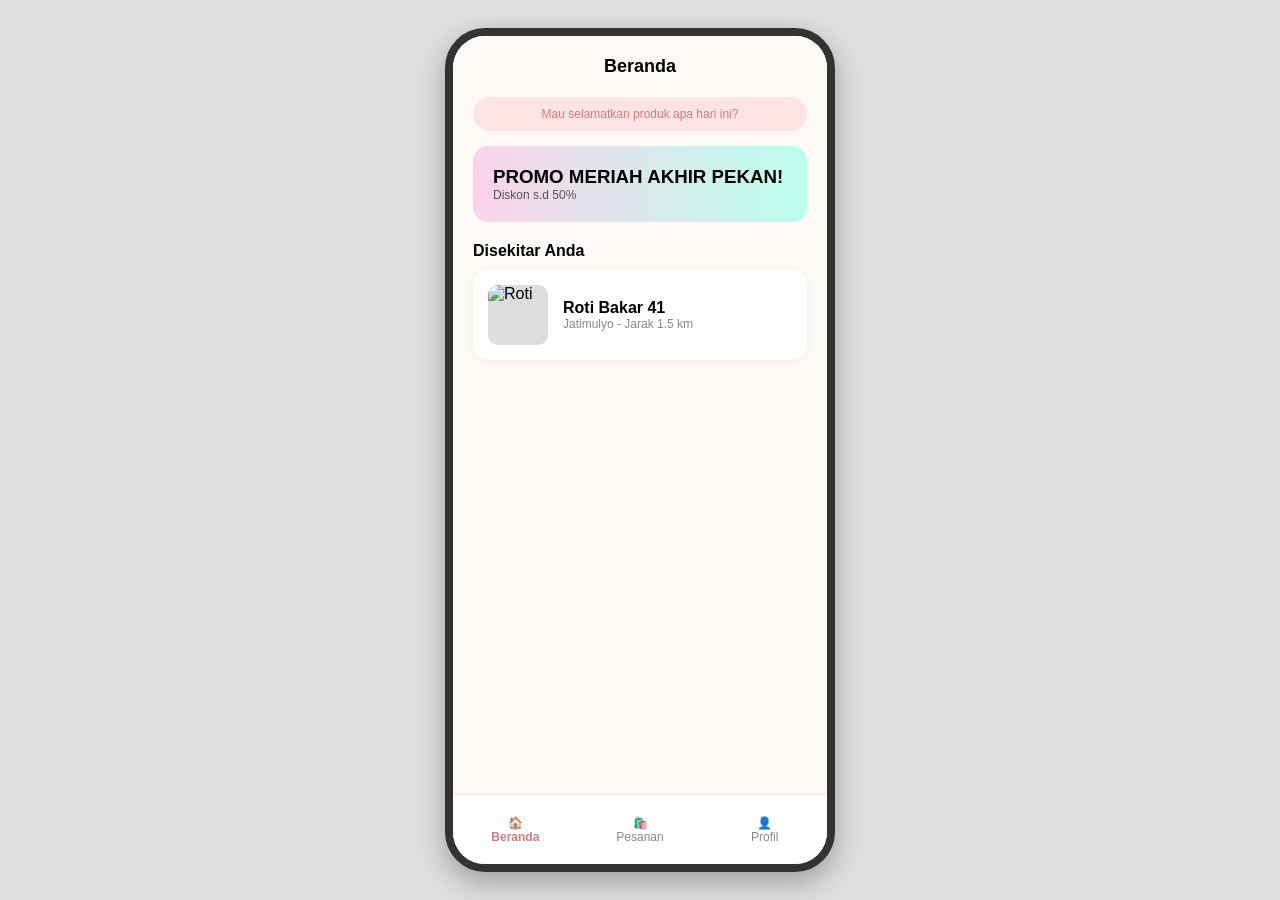
==== Junkies/index.html @ 9fba0715 "Add files via upload" ====
<!DOCTYPE html>
<html lang="id">
<head>
    <meta charset="UTF-8">
    <meta name="viewport" content="width=device-width, initial-scale=1.0">
    <title>Aplikasi Makanan Surplus</title>
    <style>
        /* CSS Reset & Dasar */
        * { box-sizing: border-box; margin: 0; padding: 0; font-family: 'Segoe UI', Tahoma, Geneva, Verdana, sans-serif; }
        body { display: flex; justify-content: center; align-items: center; min-height: 100vh; background-color: #e0e0e0; }
        
        /* Container untuk mensimulasikan layar iPhone */
        .mobile-container {
            width: 390px;
            height: 844px;
            background-color: #fafafa;
            position: relative;
            box-shadow: 0 10px 30px rgba(0,0,0,0.3);
            border-radius: 40px;
            overflow: hidden;
            border: 8px solid #333;
        }

        /* Styling Halaman */
        .page {
            display: none; /* Disembunyikan secara default */
            height: 100%;
            width: 100%;
            overflow-y: auto;
            padding: 20px;
            padding-bottom: 80px; /* Jarak untuk bottom nav */
            background-color: #fdfaf6;
        }
        .page.active {
            display: block; /* Ditampilkan saat aktif */
        }

        /* Utility Classes & Header */
        .header { display: flex; align-items: center; margin-bottom: 20px; font-weight: bold; font-size: 18px;}
        .back-btn { font-size: 20px; cursor: pointer; margin-right: 15px; background: none; border: none; font-weight: bold;}
        .title-center { flex-grow: 1; text-align: center; }
        
        /* Komponen UI Spesifik (Disederhanakan untuk kerangka) */
        .search-bar { background: #fce4e4; border-radius: 20px; padding: 10px; text-align: center; color: #d37a7a; margin-bottom: 15px; font-size: 12px;}
        .promo-banner { background: linear-gradient(to right, #fbd3e9, #bbffed); border-radius: 15px; padding: 20px; margin-bottom: 20px; }
        .card { background: white; border-radius: 15px; padding: 15px; margin-bottom: 15px; box-shadow: 0 2px 8px rgba(0,0,0,0.05); cursor: pointer; display: flex; align-items: center; gap: 15px;}
        .card img { width: 60px; height: 60px; border-radius: 10px; background-color: #ddd; object-fit: cover;}
        
        .btn-primary { background: #a8d5ba; color: #333; border: none; padding: 15px; border-radius: 10px; width: 100%; font-weight: bold; cursor: pointer; text-align: center;}
        
        /* Bottom Navigation */
        .bottom-nav {
            position: absolute;
            bottom: 0;
            width: 100%;
            height: 70px;
            background: white;
            border-top: 1px solid #eee;
            display: flex;
            justify-content: space-around;
            align-items: center;
            border-radius: 0 0 32px 32px;
        }
        .nav-item { text-align: center; font-size: 12px; cursor: pointer; color: #888; flex: 1; padding: 10px;}
        .nav-item.active-nav { color: #d37a7a; font-weight: bold; }
    </style>
</head>
<body>

    <div class="mobile-container">
        
        <div id="page-beranda" class="page active">
            <div class="header" style="justify-content: center;">Beranda</div>
            <div class="search-bar">Mau selamatkan produk apa hari ini?</div>
            <div class="promo-banner">
                <h3>PROMO MERIAH AKHIR PEKAN!</h3>
                <p style="font-size: 12px; color: #555;">Diskon s.d 50%</p>
            </div>
            <h4 style="margin-bottom: 10px;">Disekitar Anda</h4>
            <div class="card" onclick="goToPage('page-restoran')">
                <img src="https://via.placeholder.com/60" alt="Roti">
                <div>
                    <strong>Roti Bakar 41</strong>
                    <div style="font-size: 12px; color: #888;">Jatimulyo - Jarak 1.5 km</div>
                </div>
            </div>
        </div>

        <div id="page-daftar-pesanan" class="page">
            <div class="header">
                <span class="title-center">Daftar Pesanan</span>
            </div>
            <div class="card" onclick="goToPage('page-atur-pesanan')">
                <img src="https://via.placeholder.com/60" alt="Roti">
                <div>
                    <strong>Roti bakar selai blueberry</strong>
                    <div style="font-size: 12px; color: #888;">Rp 16.000</div>
                </div>
            </div>
        </div>

        <div id="page-profil" class="page">
            <div class="header">
                <span class="title-center">Profil</span>
            </div>
            <div class="card" style="background: #fdfaf6; border: 1px solid #eee;">
                <div style="width: 50px; height: 50px; border-radius: 50%; background: #ccc;"></div>
                <div>
                    <strong>Justin Bieber</strong>
                    <div style="font-size: 12px; color: #888;">Yuk, selamatkan lebih banyak makanan!</div>
                </div>
            </div>
            <div style="background: #fce4e4; padding: 15px; border-radius: 15px; margin-top: 15px;">
                <strong>Target bulan ini</strong>
                <p style="font-size: 12px;">Selamatkan 10 item! (6/10)</p>
            </div>
        </div>

        <div id="page-restoran" class="page">
            <div class="header">
                <button class="back-btn" onclick="goBack()">&#8592;</button>
            </div>
            <h2>Roti Bakar 41 - Jatimulyo</h2>
            <p style="font-size: 12px; color: #888; margin-bottom: 20px;">⭐ 4.9 | Jarak 1.3 km</p>
            
            <h4 style="margin-bottom: 10px;">Menu</h4>
            <div class="card" onclick="goToPage('page-atur-pesanan')">
                <img src="https://via.placeholder.com/60" alt="Menu">
                <div style="flex-grow: 1;">
                    <strong>Roti bakar selai blueberry</strong>
                    <div style="font-size: 12px; color: #888;">Rp 16.000</div>
                </div>
                <button style="border:none; background:#fce4e4; color:#d37a7a; border-radius:50%; width:25px; height:25px;">+</button>
            </div>
        </div>

        <div id="page-atur-pesanan" class="page">
            <div class="header">
                <button class="back-btn" onclick="goBack()">&#8592;</button>
                <span class="title-center">Atur Pesanan</span>
            </div>
            
            <div class="card" style="background: #e8f4ec; justify-content: space-between;">
                <strong>Ambil Sendiri</strong>
                <strong style="color: #ccc;">Diantar</strong>
            </div>

            <div class="card">
                <div style="flex-grow: 1;">
                    <strong>Roti bakar selai blueberry</strong>
                    <div style="font-size: 12px; color: #888;">Rp 16.000</div>
                </div>
            </div>

            <div style="margin-top: 20px;">
                <div style="display: flex; justify-content: space-between; font-size: 14px; margin-bottom: 5px;">
                    <span>Total</span>
                    <strong>Rp 20.800</strong>
                </div>
            </div>

            <div style="position: absolute; bottom: 80px; left: 20px; right: 20px;">
                <button class="btn-primary" onclick="goToPage('page-pembayaran')">Bayar Sekarang - 20.800</button>
            </div>
        </div>

        <div id="page-pembayaran" class="page">
            <div class="header">
                <button class="back-btn" onclick="goBack()">&#8592;</button>
                <span class="title-center">Pembayaran</span>
            </div>
            
            <div class="card">
                <div>
                    <strong>Rinci Pesanan</strong>
                    <p style="font-size: 12px;">Total: Rp 20.800</p>
                </div>
            </div>

            <h4 style="margin: 15px 0 10px 0;">Metode Pembayaran</h4>
            <div style="display: flex; flex-direction: column; gap: 10px;">
                <div style="background: #fce4e4; padding: 10px; border-radius: 8px;">OVO</div>
                <div style="background: #fce4e4; padding: 10px; border-radius: 8px;">DANA</div>
                <div style="background: #fce4e4; padding: 10px; border-radius: 8px;">GOPAY</div>
                <div style="background: #fce4e4; padding: 10px; border-radius: 8px;">QRIS</div>
            </div>

            <div style="position: absolute; bottom: 20px; left: 20px; right: 20px; display: flex; justify-content: space-between; align-items: center;">
                <div>
                    <div style="font-size: 12px;">TOTAL</div>
                    <strong>Rp 20.800</strong>
                </div>
                <button class="btn-primary" style="width: auto; padding: 10px 30px;">BAYAR</button>
            </div>
        </div>

        <div id="bottom-navbar" class="bottom-nav">
            <div class="nav-item active-nav" onclick="navBottomClick('page-beranda', this)">🏠<br>Beranda</div>
            <div class="nav-item" onclick="navBottomClick('page-daftar-pesanan', this)">🛍️<br>Pesanan</div>
            <div class="nav-item" onclick="navBottomClick('page-profil', this)">👤<br>Profil</div>
        </div>

    </div>

    <script>
        // Array untuk menyimpan riwayat navigasi agar tombol 'back' berfungsi
        let historyStack = ['page-beranda'];

        // Fungsi utama untuk pindah halaman
        function goToPage(pageId) {
            // Sembunyikan semua halaman
            const pages = document.querySelectorAll('.page');
            pages.forEach(page => page.classList.remove('active'));
            
            // Tampilkan halaman tujuan
            document.getElementById(pageId).classList.add('active');
            
            // Masukkan ke dalam riwayat
            historyStack.push(pageId);
            
            checkBottomNavVisibility(pageId);
        }

        // Fungsi untuk tombol 'Back' (Panah kiri atas)
        function goBack() {
            if (historyStack.length > 1) {
                // Buang halaman saat ini dari riwayat
                historyStack.pop();
                
                // Ambil halaman sebelumnya
                const prevPageId = historyStack[historyStack.length - 1];
                
                // Sembunyikan semua halaman
                const pages = document.querySelectorAll('.page');
                pages.forEach(page => page.classList.remove('active'));
                
                // Tampilkan halaman sebelumnya
                document.getElementById(prevPageId).classList.add('active');
                
                checkBottomNavVisibility(prevPageId);
            }
        }

        // Fungsi khusus untuk klik Bottom Navigation
        function navBottomClick(pageId, element) {
            // Update styling aktif di navbar
            const navItems = document.querySelectorAll('.nav-item');
            navItems.forEach(item => item.classList.remove('active-nav'));
            element.classList.add('active-nav');
            
            // Reset riwayat navigasi karena ini tab utama
            historyStack = [pageId];
            goToPage(pageId);
        }

        // Fungsi untuk mengatur apakah Bottom Navigation muncul atau tidak
        function checkBottomNavVisibility(pageId) {
            const bottomNav = document.getElementById('bottom-navbar');
            // Navigasi bawah hanya ada di 3 halaman utama
            if (pageId === 'page-beranda' || pageId === 'page-daftar-pesanan' || pageId === 'page-profil') {
                bottomNav.style.display = 'flex';
            } else {
                bottomNav.style.display = 'none'; // Sembunyikan saat masuk ke Restoran/Pembayaran
            }
        }
    </script>
</body>
</html>
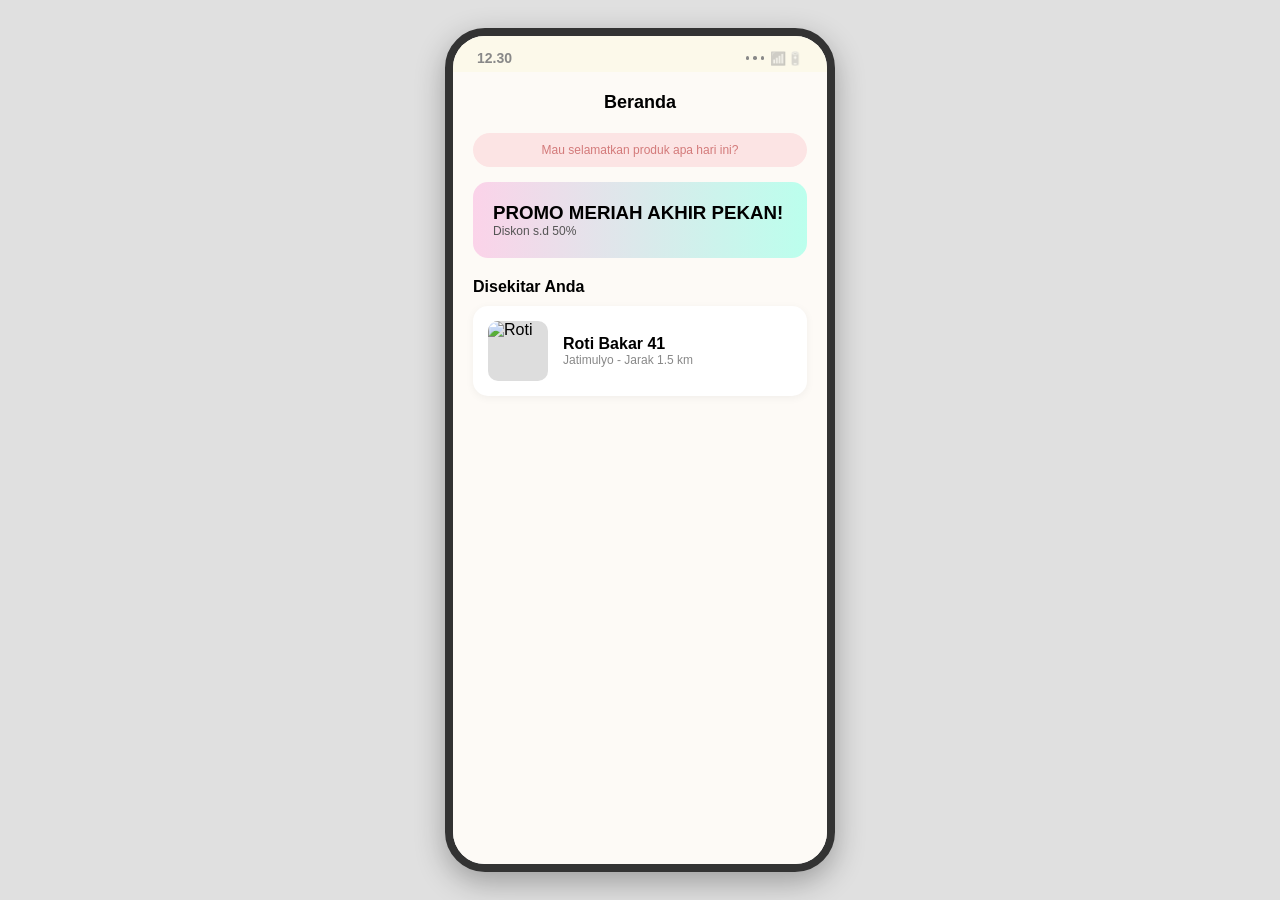
==== commit c66b905b: "Add files via upload" ====
--- a/Junkies/index.html
+++ b/Junkies/index.html
@@ -68,6 +68,23 @@
 <body>
 
     <div class="mobile-container">
+
+        <div style="display: flex; justify-content: space-between; align-items: center; padding: 14px 24px 6px 24px; background-color: #FCF9EA; font-family: sans-serif; font-size: 14px; font-weight: 600; color: #888888; width: 100%; box-sizing: border-box; position: sticky; top: 0; z-index: 9999;">
+    <div style="color: #888888;">12.30</div>
+    
+    <div style="display: flex; align-items: center;">
+        
+        <div style="display: flex; gap: 4px; align-items: center; margin-right: 6px;">
+            <div style="width: 3.5px; height: 3.5px; background-color: #888888; border-radius: 50%;"></div>
+            <div style="width: 3.5px; height: 3.5px; background-color: #888888; border-radius: 50%;"></div>
+            <div style="width: 3.5px; height: 3.5px; background-color: #888888; border-radius: 50%;"></div>
+        </div>
+
+        <span style="filter: grayscale(100%); opacity: 0.5; font-size: 13px; display: flex; align-items: center; margin-right: 1px;">📶</span>
+        
+        <span style="filter: grayscale(100%); opacity: 0.5; font-size: 13px; display: flex; align-items: center;">🔋</span>
+    </div>
+</div>
         
         <div id="page-beranda" class="page active">
             <div class="header" style="justify-content: center;">Beranda</div>
@@ -164,43 +181,131 @@
             </div>
         </div>
 
-        <div id="page-pembayaran" class="page">
-            <div class="header">
-                <button class="back-btn" onclick="goBack()">&#8592;</button>
-                <span class="title-center">Pembayaran</span>
-            </div>
-            
-            <div class="card">
-                <div>
-                    <strong>Rinci Pesanan</strong>
-                    <p style="font-size: 12px;">Total: Rp 20.800</p>
-                </div>
-            </div>
-
-            <h4 style="margin: 15px 0 10px 0;">Metode Pembayaran</h4>
-            <div style="display: flex; flex-direction: column; gap: 10px;">
-                <div style="background: #fce4e4; padding: 10px; border-radius: 8px;">OVO</div>
-                <div style="background: #fce4e4; padding: 10px; border-radius: 8px;">DANA</div>
-                <div style="background: #fce4e4; padding: 10px; border-radius: 8px;">GOPAY</div>
-                <div style="background: #fce4e4; padding: 10px; border-radius: 8px;">QRIS</div>
-            </div>
-
-            <div style="position: absolute; bottom: 20px; left: 20px; right: 20px; display: flex; justify-content: space-between; align-items: center;">
-                <div>
-                    <div style="font-size: 12px;">TOTAL</div>
-                    <strong>Rp 20.800</strong>
-                </div>
-                <button class="btn-primary" style="width: auto; padding: 10px 30px;">BAYAR</button>
-            </div>
-        </div>
-
-        <div id="bottom-navbar" class="bottom-nav">
-            <div class="nav-item active-nav" onclick="navBottomClick('page-beranda', this)">🏠<br>Beranda</div>
-            <div class="nav-item" onclick="navBottomClick('page-daftar-pesanan', this)">🛍️<br>Pesanan</div>
-            <div class="nav-item" onclick="navBottomClick('page-profil', this)">👤<br>Profil</div>
+        <div id="page-pembayaran" class="page" style="background-color: #FCF9EA; padding: 0; margin: 0; height: 100%; display: flex; flex-direction: column; font-family: sans-serif; overflow: hidden; box-sizing: border-box; position: relative;">
+
+            <div class="pembayaran-header" style="padding: 15px 20px 10px 20px; display: flex; align-items: center; position: relative; background-color: #FCF9EA; flex-shrink: 0; min-height: 40px;">
+    <button class="back-btn" onclick="goBack()" style="font-size: 24px; background: none; border: none; cursor: pointer; color: #000000; position: absolute; left: 20px; z-index: 10;">&#8592;</button>
+    <span style="font-size: 20px; font-weight: bold; position: absolute; left: 50%; transform: translateX(-50%); color: #000000; white-space: nowrap;">Pembayaran</span>
+</div>
+
+    <div style="flex: 1; overflow-y: auto; padding: 10px 20px; scrollbar-width: none; -ms-overflow-style: none;">
+        
+        <div style="text-align: right; margin-bottom: 12px;">
+            <a href="#" style="color: #4A7A75; font-size: 13px; font-weight: bold; text-decoration: none;">Tambah Menu Lain</a>
+        </div>
+
+        <div style="background: white; border-radius: 15px; padding: 15px; box-shadow: 0 4px 12px rgba(0,0,0,0.02); margin-bottom: 20px;">
+            <div style="display: flex; gap: 15px; align-items: center; margin-bottom: 15px;">
+                <img src="assets/images/Roti Bakar Blueberry.png" alt="Roti Bakar Blueberry" style="width: 70px; height: 70px; border-radius: 12px; object-fit: cover;">
+                <div style="flex-grow: 1; text-align: left;">
+                    <strong style="font-size: 14px; display: block; color: #000000;">Roti bakar selai blueberry</strong>
+                    <span style="font-size: 13px; color: #555; display: block; margin-top: 2px;">Rp 16.000</span>
+                </div>
+                <div style="display: flex; align-items: center; gap: 12px; justify-content: center;">
+                    <button onclick="(() => {
+                        let el = document.getElementById('angka-jumlah');
+                        let jm = parseInt(el.innerText);
+                        if(jm > 1) {
+                            jm--;
+                            el.innerText = jm;
+                            
+                            // Hitung matematika dasarnya
+                            let subtotal = jm * 16000;
+                            let totalAkhir = subtotal + 4800;
+
+                            // Ubah teks di layar sesuai target ID-nya masing-masing
+                            document.getElementById('teks-subtotal').innerText = 'Rp' + subtotal.toLocaleString('id-ID');
+                            document.getElementById('teks-total').innerText = 'Rp' + totalAkhir.toLocaleString('id-ID');
+                            document.getElementById('teks-total-bawah').innerText = 'Rp ' + totalAkhir.toLocaleString('id-ID');
+                        }
+                    })()" style="border: none; background: #BADFDB; color: #4A7A75; width: 26px; height: 26px; border-radius: 50%; font-weight: bold; cursor: pointer; display: flex; align-items: center; justify-content: center; font-size: 16px; padding: 0 0 3px 0; line-height: 1;">-</button>
+                    
+                    <span id="angka-jumlah" style="font-size: 16px; font-weight: bold; color: #333; min-width: 15px; text-align: center; display: inline-block; line-height: 1;">1</span>
+                    
+                    <button onclick="(() => {
+                        let el = document.getElementById('angka-jumlah');
+                        let jm = parseInt(el.innerText);
+                        jm++;
+                        el.innerText = jm;
+                        
+                        // Hitung matematika dasarnya
+                        let subtotal = jm * 16000;
+                        let totalAkhir = subtotal + 4800; // 4800 berasal dari (2900 + 1900)
+
+                        // Ubah teks di layar sesuai target ID-nya masing-masing
+                        document.getElementById('teks-subtotal').innerText = 'Rp' + subtotal.toLocaleString('id-ID');
+                        document.getElementById('teks-total').innerText = 'Rp' + totalAkhir.toLocaleString('id-ID');
+                        document.getElementById('teks-total-bawah').innerText = 'Rp ' + totalAkhir.toLocaleString('id-ID');
+                    })()" style="border: none; background: #BADFDB; color: #4A7A75; width: 26px; height: 26px; border-radius: 50%; font-weight: bold; cursor: pointer; display: flex; align-items: center; justify-content: center; font-size: 16px; padding: 0 0 3px 0; line-height: 1;">+</button>
+                </div>
+            </div>
+
+            <strong style="font-size: 14px; display: block; margin-bottom: 12px; color: #000000; text-align: left;">Rincian Pesanan</strong>
+            <div style="display: flex; flex-direction: column; gap: 6px; font-size: 13px; color: #333; margin-bottom: 12px;">
+                <div style="display: flex; justify-content: space-between;"><span>Subtotal</span><strong id="teks-subtotal">Rp16.000</strong></div>
+                <div style="display: flex; justify-content: space-between;"><span>Biaya Layanan</span><strong id="teks-biaya-layanan">Rp2.900</strong></div>
+                <div style="display: flex; justify-content: space-between;"><span>Biaya Lainnya</span><strong id="teks-biaya-lainnya">Rp1.900</strong></div>
+            </div>
+            <div style="border-top: 1px dashed #ddd; margin-bottom: 12px;"></div>
+            <div style="display: flex; justify-content: space-between; font-weight: bold; color: #4A7A75; font-size: 14px;">
+                <span>Total</span><span id="teks-total">Rp20.800</span>
+            </div>
+        </div>
+
+        <h4 style="color: #000000; margin-bottom: 12px; font-size: 15px; font-weight: bold; text-align: left;">Metode Pembayaran</h4>
+        <div style="display: flex; flex-direction: column; gap: 10px; margin-bottom: 20px;">
+            
+            <div style="background: #FFBDBD; padding: 12px 15px; border-radius: 12px; display: flex; align-items: center; gap: 15px; font-weight: bold; font-size: 14px; color: #000000;">
+                <img src="assets/images/ovo belakang.png" alt="OVO" style="width: 24px; height: 24px; object-fit: contain; flex-shrink: 0;" onerror="this.style.display='none'; this.nextElementSibling.style.display='inline-block';">
+                <span style="background: #4C2B85; border-radius: 50%; width: 24px; height: 24px; display: none; flex-shrink: 0; text-align: center; color: white; font-size: 10px; line-height: 24px;">O</span>
+                OVO
+            </div>
+            
+            <div style="background: #FFBDBD; padding: 12px 15px; border-radius: 12px; display: flex; align-items: center; gap: 15px; font-weight: bold; font-size: 14px; color: #000000;">
+                <img src="assets/images/Dana-logo.png" alt="DANA" style="width: 24px; height: 24px; object-fit: contain; flex-shrink: 0;" onerror="this.style.display='none'; this.nextElementSibling.style.display='inline-block';">
+                <span style="background: #108EE9; border-radius: 50%; width: 24px; height: 24px; display: none; flex-shrink: 0; text-align: center; color: white; font-size: 10px; line-height: 24px;">D</span>
+                DANA
+            </div>
+            
+            <div style="background: #FFBDBD; padding: 12px 15px; border-radius: 12px; display: flex; align-items: center; gap: 15px; font-weight: bold; font-size: 14px; color: #000000;">
+                <img src="assets/images/gopay1.png" alt="GOPAY" style="width: 24px; height: 24px; object-fit: contain; flex-shrink: 0;" onerror="this.style.display='none'; this.nextElementSibling.style.display='inline-flex';">
+                
+                <span style="background: #00AED6; border-radius: 50%; width: 24px; height: 24px; display: none; flex-shrink: 0; align-items: center; justify-content: center; color: white; font-size: 11px; font-weight: bold;">G</span>
+                
+                GOPAY
+            </div>
+            
+            <div style="background: #FFBDBD; padding: 12px 15px; border-radius: 12px; display: flex; align-items: center; gap: 15px; font-weight: bold; font-size: 14px; color: #000000;">
+                <img src="assets/images/qriss baru.png" alt="QRIS" style="width: 24px; height: 24px; object-fit: contain; flex-shrink: 0;"> 
+                QRIS
+            </div>
+            
+            <div style="background: #FFBDBD; padding: 12px 15px; border-radius: 12px; display: flex; align-items: center; gap: 15px; font-weight: bold; font-size: 14px; color: #000000;">
+                <span style="font-size: 20px; display: inline-block; flex-shrink: 0; width: 24px; text-align: center;">🏦</span> 
+                TRANSFER BANK
+            </div>
+
+        </div>
+
+        <div style="background: white; border-radius: 8px; padding: 6px 12px; display: flex; gap: 6px; align-items: center; border: 1px solid #ffcccc; margin-bottom: 8px;">
+            <div style="color: #ff4d4d; font-size: 14px; font-weight: bold;">⚠️</div>
+            <p style="color: #ff4d4d; font-size: 10px; font-weight: 500; line-height: 1.4; text-align: left; margin: 0;">Pastikan saldo anda mencukupi untuk menyelesaikan pembayaran</p>
         </div>
 
     </div>
+
+
+    <div style="background: #FCF9EA; padding: 15px 20px 45px 20px; display: flex; justify-content: space-between; align-items: center; border-top: 1px solid #e0dbb8; flex-shrink: 0; box-sizing: border-box; z-index: 10;">
+    <div style="text-align: left;">
+        <div style="font-size: 11px; color: #888; letter-spacing: 0.5px; font-weight: bold;">TOTAL</div>
+        
+        <strong id="teks-total-bawah" style="font-size: 20px; color: #000000; display: block; margin-top: 2px;">Rp 20.800</strong>
+        
+    </div>
+    <button style="background: #ccc; color: #666; border: none; padding: 12px 35px; border-radius: 20px; font-weight: bold; font-size: 14px; cursor: not-allowed; text-transform: uppercase;">Bayar</button>
+</div>
+
+</div>
 
     <script>
         // Array untuk menyimpan riwayat navigasi agar tombol 'back' berfungsi
@@ -263,6 +368,50 @@
                 bottomNav.style.display = 'none'; // Sembunyikan saat masuk ke Restoran/Pembayaran
             }
         }
+
+        // Fungsi Kalkulasi Otomatis Total Pembayaran Halaman
+        function hitungTotalOtomatis() {
+            let angkaElement = document.querySelector('.jumlah-item');
+            if (!angkaElement) return;
+
+            let jumlah = parseInt(angkaElement.innerText);
+            let hargaSatuan = parseInt(angkaElement.getAttribute('data-harga')) || 16000;
+            
+            // Hitung rincian matematika barang
+            let subtotal = hargaSatuan * jumlah;
+            let biayaLayanan = 2900;
+            let biayaLainnya = 1900;
+            let totalAkhir = subtotal + biayaLayanan + biayaLainnya;
+
+            // Masukkan hasil hitungan ke element teks layar (mencari teks Rp secara spesifik)
+            // 1. Update Rincian Atas
+            document.querySelector('div[style*="flex-direction: column"] div:nth-child(1) strong').innerText = "Rp" + subtotal.toLocaleString('id-ID');
+            document.querySelector('div[style*="font-size: 14px"] span:nth-child(2)').innerText = "Rp" + totalAkhir.toLocaleString('id-ID');
+            
+            // 2. Update Kotak Menu Total Pembayaran Paling Bawah yang Kamu Naikin Tadi
+            document.querySelector('strong[style*="font-size: 20px"]').innerText = "Rp " + totalAkhir.toLocaleString('id-ID');
+        }
+
+        function tambahJumlah(button) {
+            let angkaElement = button.parentElement.querySelector('.jumlah-item');
+            let jumlahSekarang = parseInt(angkaElement.innerText);
+            angkaElement.innerText = jumlahSekarang + 1;
+            
+            // Jalankan kalkulator otomatis
+            hitungTotalOtomatis();
+        }
+
+        function kurangJumlah(button) {
+            let angkaElement = button.parentElement.querySelector('.jumlah-item');
+            let jumlahSekarang = parseInt(angkaElement.innerText);
+            
+            if (jumlahSekarang > 1) {
+                angkaElement.innerText = jumlahSekarang - 1;
+                
+                // Jalankan kalkulator otomatis
+                hitungTotalOtomatis();
+            }
+        }
     </script>
 </body>
 </html>
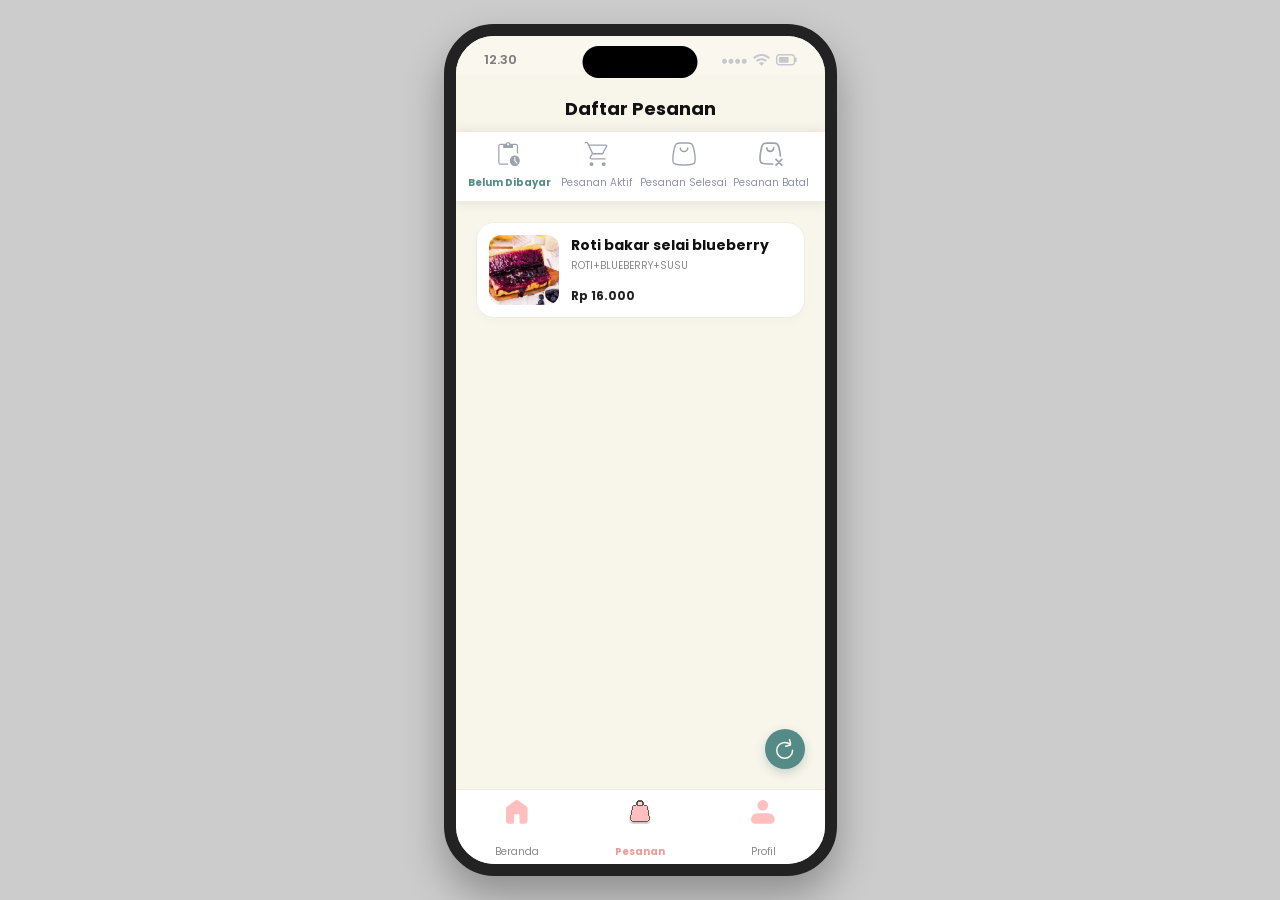
==== commit 13bded65: "Add files via upload" ====
--- a/Junkies/index.html
+++ b/Junkies/index.html
@@ -3,414 +3,487 @@
 <head>
     <meta charset="UTF-8">
     <meta name="viewport" content="width=device-width, initial-scale=1.0">
-    <title>Aplikasi Makanan Surplus</title>
+    <title>Bagian Tugas - Daftar & Atur Pesanan</title>
+    <link rel="preconnect" href="https://fonts.googleapis.com">
+    <link rel="preconnect" href="https://fonts.gstatic.com" crossorigin>
+    <link href="https://fonts.googleapis.com/css2?family=Poppins:wght@400;500;600;700&display=swap" rel="stylesheet">
     <style>
-        /* CSS Reset & Dasar */
-        * { box-sizing: border-box; margin: 0; padding: 0; font-family: 'Segoe UI', Tahoma, Geneva, Verdana, sans-serif; }
-        body { display: flex; justify-content: center; align-items: center; min-height: 100vh; background-color: #e0e0e0; }
+        * {
+        font-family: 'Poppins', sans-serif !important;
+        }
+        /* CSS Reset & Variabel Warna sesuai Figma-mu */
+        * { box-sizing: border-box; margin: 0; padding: 0; font-family: 'SF Pro Text', 'Segoe UI', Roboto, sans-serif; }
         
-        /* Container untuk mensimulasikan layar iPhone */
-        .mobile-container {
-            width: 390px;
-            height: 844px;
-            background-color: #fafafa;
+        /* Mengatur layar laptop agar HP posisinya pas di tengah */
+        body {
+            display: flex;
+            justify-content: center;
+            align-items: center;
+            min-height: 100vh;
+            background-color: #cccccc; /* Warna background di luar HP (bisa diganti) */
+            margin: 0;
+            font-family: 'Poppins', sans-serif; /* Sesuaikan dengan font Figma-mu */
+        }
+
+        /* Membentuk layar fisik iPhone 17 */
+        .iphone-container {
+            width: 393px;        /* Lebar standar iPhone 17 di Figma */
+            height: 852px;       /* Tinggi standar iPhone 17 di Figma */
+            background-color: #F8F5EB; /* Warna background krem/beige khas desainmu */
+            
+            /* Membuat efek fisik HP */
+            border: 12px solid #222222; /* Bezel hitam tebal pinggiran HP */
+            border-radius: 50px;        /* Sudut melengkung bulat khas iPhone */
+            box-shadow: 0 20px 40px rgba(0,0,0,0.3); /* Efek bayangan biar HP terlihat nyata */
+            
+            /* Pengaturan kerangka */
+            position: relative; 
+            overflow: hidden; /* SANGAT PENTING: Biar konten di dalam nggak keluar/nembus sudut lengkungnya */
+        }
+
+        /* Menambahkan Dynamic Island khas iPhone 17 */
+        .iphone-container::before {
+            content: '';
+            position: absolute;
+            top: 10px; /* Jarak dari atas bezel */
+            left: 50%;
+            transform: translateX(-50%); /* Trik agar posisinya pas di tengah-tengah */
+            width: 115px; /* Lebar kapsul */
+            height: 32px; /* Tinggi kapsul */
+            background-color: #000000; /* Warna hitam pekat */
+            border-radius: 25px; /* Membuat bentuknya oval/kapsul */
+            z-index: 999; /* SANGAT PENTING: Memastikan Dynamic Island selalu berada di lapisan paling depan (tidak tertutup elemen lain) */
+        }
+
+        /* Status Bar Atas (Jam & Icon) */
+        .status-bar {
+            display: flex;
+            justify-content: space-between;
+            padding: 14px 28px 5px 28px;
+            font-size: 13px;
+            font-weight: 600;
+            color: #7d7d7d;
+            background-color: #FAF8EE;
+        }
+
+        /* Halaman */
+        .page {
+            display: none;
+            flex: 1;
+            overflow-y: auto;
+            padding: 10px 20px;
+            padding-bottom: 90px; /* Ruang untuk tombol bawah */
+        }
+        .page.active { display: flex; flex-direction: column; }
+
+        /* HEADER STYLING */
+        .header {
+            display: flex;
+            align-items: center;
+            justify-content: center;
             position: relative;
-            box-shadow: 0 10px 30px rgba(0,0,0,0.3);
-            border-radius: 40px;
-            overflow: hidden;
-            border: 8px solid #333;
-        }
-
-        /* Styling Halaman */
-        .page {
-            display: none; /* Disembunyikan secara default */
-            height: 100%;
-            width: 100%;
-            overflow-y: auto;
-            padding: 20px;
-            padding-bottom: 80px; /* Jarak untuk bottom nav */
-            background-color: #fdfaf6;
-        }
-        .page.active {
-            display: block; /* Ditampilkan saat aktif */
-        }
-
-        /* Utility Classes & Header */
-        .header { display: flex; align-items: center; margin-bottom: 20px; font-weight: bold; font-size: 18px;}
-        .back-btn { font-size: 20px; cursor: pointer; margin-right: 15px; background: none; border: none; font-weight: bold;}
-        .title-center { flex-grow: 1; text-align: center; }
-        
-        /* Komponen UI Spesifik (Disederhanakan untuk kerangka) */
-        .search-bar { background: #fce4e4; border-radius: 20px; padding: 10px; text-align: center; color: #d37a7a; margin-bottom: 15px; font-size: 12px;}
-        .promo-banner { background: linear-gradient(to right, #fbd3e9, #bbffed); border-radius: 15px; padding: 20px; margin-bottom: 20px; }
-        .card { background: white; border-radius: 15px; padding: 15px; margin-bottom: 15px; box-shadow: 0 2px 8px rgba(0,0,0,0.05); cursor: pointer; display: flex; align-items: center; gap: 15px;}
-        .card img { width: 60px; height: 60px; border-radius: 10px; background-color: #ddd; object-fit: cover;}
-        
-        .btn-primary { background: #a8d5ba; color: #333; border: none; padding: 15px; border-radius: 10px; width: 100%; font-weight: bold; cursor: pointer; text-align: center;}
-        
-        /* Bottom Navigation */
+            padding: 10px 0 20px 0;
+        }
+        .header h1 { font-size: 18px; font-weight: bold; color: #111; }
+        .header h2 { font-size: 12px; color: #666; font-weight: normal; margin-top: 2px; }
+        .back-btn {
+            position: absolute;
+            left: 0;
+            background: none;
+            border: none;
+            font-size: 20px;
+            cursor: pointer;
+            color: #333;
+        }
+
+        /* ==================== HALAMAN 1: DAFTAR PESANAN ==================== */
+        .tabs-container {
+            display: flex;
+            justify-content: space-between;
+            background: white;
+            padding: 10px;
+            border-radius: 0 0 15px 15px;
+            margin: -10px -20px 20px -20px;
+            border-bottom: 1px solid #EFECE2;
+            border-radius: 0px !important;
+            box-shadow: 0 -4px 10px rgba(0, 0, 0, 0.05), 0 4px 10px rgba(0, 0, 0, 0.05);
+        }
+        .tab-item {
+            text-align: center;
+            font-size: 10px;
+            color: #8c92ac;
+            flex: 1;
+            cursor: pointer;
+        }
+        .tab-item.active {
+            color: #558B86;
+            font-weight: bold;
+        }
+        .tab-icon { font-size: 18px; margin-bottom: 4px; }
+
+        /* Kartu Pesanan */
+        .order-card {
+            background: white;
+            border-radius: 18px;
+            padding: 12px;
+            display: flex;
+            gap: 12px;
+            box-shadow: 0 4px 10px rgba(0,0,0,0.02);
+            cursor: pointer;
+            border: 1px solid #EFECE2;
+            transition: transform 0.2s;
+        }
+        .order-card:active { transform: scale(0.98); }
+        .food-img {
+            width: 70px;
+            height: 70px;
+            border-radius: 12px;
+            object-fit: cover;
+            background-color: #ddd;
+        }
+        .food-info {
+            display: flex;
+            flex-direction: column;
+            justify-content: space-between;
+        }
+        .food-title { font-size: 14px; font-weight: bold; color: #111; }
+        .food-desc { font-size: 10px; color: #888; text-transform: uppercase; margin-top: 2px;}
+        .food-price { font-size: 12px; font-weight: bold; color: #222; margin-top: auto;}
+
+        /* FAB Refresh */
+        .fab-refresh {
+            position: absolute;
+            bottom: 95px;
+            right: 20px;
+            background-color: #558B86;
+            color: white;
+            width: 40px;
+            height: 40px;
+            border-radius: 50%;
+            display: flex;
+            justify-content: center;
+            align-items: center;
+            font-size: 18px;
+            box-shadow: 0 4px 10px rgba(85,139,134,0.3);
+            border: none;
+            cursor: pointer;
+        }
+
+        /* Bottom Nav Bar */
+        /* Bottom Nav Bar - SUDAH DIPERBAIKI */
         .bottom-nav {
             position: absolute;
             bottom: 0;
+            left: 0; /* --- INI KUNCI PENYELAMATNYA SUPAYA DI TENGAH --- */
             width: 100%;
-            height: 70px;
+            height: 75px;
             background: white;
-            border-top: 1px solid #eee;
-            display: flex;
-            justify-content: space-around;
-            align-items: center;
-            border-radius: 0 0 32px 32px;
-        }
-        .nav-item { text-align: center; font-size: 12px; cursor: pointer; color: #888; flex: 1; padding: 10px;}
-        .nav-item.active-nav { color: #d37a7a; font-weight: bold; }
+            border-top: 1px solid #EFECE2;
+            display: flex;
+            justify-content: space-around; /* Membagi ruang antar ikon secara adil */
+            align-items: center;
+            padding-top: 6px;
+            padding-bottom: 0px;
+            box-sizing: border-box; /* Memastikan lebar tetap pas 100% layar iPhone */
+        }
+
+        .nav-item { 
+            display: flex;
+            flex-direction: column; /* Membuat ikon dan teks tersusun vertikal ke bawah */
+            align-items: center;
+            justify-content: center;
+            text-align: center; 
+            font-size: 10px; 
+            color: #888; 
+            cursor: pointer; 
+            flex: 1; /* Membagi area klik tombol sama rata */
+        }
+
+        .nav-item.active { 
+            color: #f29999; /* Warna pink khas figma-mu saat aktif */
+            font-weight: bold; 
+        }
+
+        .nav-item img { 
+            margin-bottom: 4px; /* Memberi jarak tipis antara ikon dan teks di bawahnya */
+        }
+
+        /* ==================== HALAMAN 2: ATUR PESANAN ==================== */
+        .toggle-delivery {
+            display: flex;
+            background: #F3F1E7;
+            border-radius: 12px;
+            padding: 4px;
+            margin-bottom: 15px;
+            border: 1px solid #DCD9CD;
+        }
+        .toggle-btn {
+            flex: 1;
+            padding: 10px;
+            border-radius: 10px;
+            border: none;
+            font-size: 12px;
+            font-weight: bold;
+            cursor: pointer;
+            display: flex;
+            justify-content: center;
+            align-items: center;
+            gap: 6px;
+        }
+        .toggle-btn.active {
+            background: #558B86;
+            color: white;
+        }
+        .toggle-btn.inactive {
+            background: transparent;
+            color: #444;
+        }
+
+        /* Sections Card */
+        .section-card {
+            background: white;
+            border-radius: 14px;
+            padding: 12px;
+            margin-bottom: 12px;
+            display: flex;
+            align-items: center;
+            gap: 12px;
+            border: 1px solid #EFECE2;
+        }
+        .section-card.tinted { background: #B9D2CE; border: none; } /* Jam & Voucher */
+        
+        .card-icon { font-size: 24px; color: #558B86; }
+        .card-body-text { flex: 1; font-size: 11px; color: #333; line-height: 1.4; }
+        .card-body-text strong { font-size: 12px; color: #000; }
+        
+        .sub-link-btn {
+            background: #7DA6A1; color: white; border: none; 
+            padding: 6px 12px; border-radius: 20px; font-size: 10px; font-weight: bold;
+        }
+
+        .section-title-row {
+            display: flex; justify-content: space-between; align-items: center;
+            margin: 8px 0; font-size: 12px; font-weight: bold;
+        }
+
+        /* Stepper +/- */
+        .stepper {
+            display: flex; align-items: center; gap: 10px; font-weight: bold; font-size: 14px;
+        }
+        .step-btn {
+            width: 22px; height: 22px; border-radius: 50%; border: none;
+            background: #558B86; color: white; display: flex; align-items: center;
+            justify-content: center; font-weight: bold; cursor: pointer;
+        }
+
+        /* Rincian Harga */
+        .rincian-container { display: flex; flex-direction: column; gap: 6px; font-size: 11px; color: #555; }
+        .rincian-row { display: flex; justify-content: space-between; }
+        .divider { border-top: 1px dashed #ccc; margin: 8px 0; }
+
+        /* Main Action Button di bawah */
+        .fixed-bottom-action {
+            position: absolute;
+            bottom: 20px;
+            left: 20px;
+            right: 20px;
+        }
+        .btn-pay {
+            background: #558B86;
+            color: white;
+            border: none;
+            width: 100%;
+            padding: 15px;
+            border-radius: 12px;
+            font-size: 14px;
+            font-weight: bold;
+            cursor: pointer;
+            display: flex;
+            justify-content: center;
+            align-items: center;
+            gap: 8px;
+            box-shadow: 0 4px 12px rgba(85,139,134,0.3);
+        }
     </style>
 </head>
 <body>
 
-    <div class="mobile-container">
-
-        <div style="display: flex; justify-content: space-between; align-items: center; padding: 14px 24px 6px 24px; background-color: #FCF9EA; font-family: sans-serif; font-size: 14px; font-weight: 600; color: #888888; width: 100%; box-sizing: border-box; position: sticky; top: 0; z-index: 9999;">
-    <div style="color: #888888;">12.30</div>
-    
-    <div style="display: flex; align-items: center;">
-        
-        <div style="display: flex; gap: 4px; align-items: center; margin-right: 6px;">
-            <div style="width: 3.5px; height: 3.5px; background-color: #888888; border-radius: 50%;"></div>
-            <div style="width: 3.5px; height: 3.5px; background-color: #888888; border-radius: 50%;"></div>
-            <div style="width: 3.5px; height: 3.5px; background-color: #888888; border-radius: 50%;"></div>
-        </div>
-
-        <span style="filter: grayscale(100%); opacity: 0.5; font-size: 13px; display: flex; align-items: center; margin-right: 1px;">📶</span>
-        
-        <span style="filter: grayscale(100%); opacity: 0.5; font-size: 13px; display: flex; align-items: center;">🔋</span>
+    <div class="iphone-container">
+        <div class="status-bar">
+            <span>12.30</span>
+            <span style="display: flex; align-items: center; gap: 6px;">
+                <img src="assets/Icons/tabler_point-filled.svg" alt="Signal" style="height: 12px;">
+                <img src="assets/Icons/Wifi.svg" alt="WiFi" style="height: 12px;">
+                <img src="assets/Icons/Battery.svg" alt="Battery" style="height: 12px;">
+            </span>
+        </div>
+
+        <div id="page-daftar-pesanan" class="page active">
+            <div class="header">
+                <h1>Daftar Pesanan</h1>
+            </div>
+
+            <div class="tabs-container">
+                <div class="tab-item active">
+                    <img src="assets/Icons/Keranjang.svg" class="tab-icon" style="width: 24px; height: 24px;">
+                    <div>Belum Dibayar</div>
+                </div>
+                <div class="tab-item">
+                    <img src="assets/Icons/Troli.svg" class="tab-icon" style="width: 24px; height: 24px;">
+                    <div>Pesanan Aktif</div>
+                </div>
+                <div class="tab-item">
+                    <img src="assets/Icons/Belanja.svg" class="tab-icon" style="width: 24px; height: 24px;">
+                    <div>Pesanan Selesai</div>
+                </div>
+                <div class="tab-item">
+                    <img src="assets/Icons/Group.svg" class="tab-icon" style="width: 24px; height: 24px;">
+                    <div>Pesanan Batal</div>
+                </div>
+            </div>
+
+            <div class="order-card" onclick="navigateTo('page-atur-pesanan')">
+                <img src="assets/images/Roti Bakar Blueberry.png" alt="Roti Bakar Blueberry" class="food-img">
+                <div class="food-info">
+                    <div>
+                        <div class="food-title">Roti bakar selai blueberry</div>
+                        <div class="food-desc">ROTI+BLUEBERRY+SUSU</div>
+                    </div>
+                    <div class="food-price">Rp 16.000</div>
+                </div>
+            </div>
+
+            <button class="fab-refresh">
+                <img src="assets/Icons/Ulang (1).svg" alt="Refresh" style="width: 20px; height: 20px;">
+            </button>
+
+            <div class="bottom-nav">
+                <div class="nav-item">
+                    <img src="assets/Icons/Home.svg" alt="Beranda" style="width: 24px; height: 24px;"><br>Beranda
+                </div>
+                <div class="nav-item active">
+                    <img src="assets/Icons/Bag.svg" alt="Pesanan" style="width: 24px; height: 24px;"><br>Pesanan
+                </div>
+                <div class="nav-item">
+                    <img src="assets/Icons/Person.svg" alt="Profil" style="width: 24px; height: 24px;"><br>Profil
+                </div>
+            </div>
+        </div>
+
+
+        <div id="page-atur-pesanan" class="page">
+        <div class="header" style="flex-direction: column;">
+            <button class="back-btn" onclick="navigateTo('page-daftar-pesanan')" style="display: flex; align-items: center; justify-content: center;">
+                <img src="assets/Icons/Back.svg" alt="Kembali" style="width: 24px; height: 24px;">
+            </button>
+            <h1>Atur Pesanan</h1>
+            <h2>Roti Bakar 41 - Jatimulyo</h2>
+        </div>
+
+        <div class="toggle-delivery">
+            <button class="toggle-btn active" style="display: flex; align-items: center; justify-content: center; gap: 8px;">
+                <img src="assets/Icons/SB.svg" alt="Ambil Sendiri" style="width: 20px; height: 20px;">
+                Ambil Sendiri
+            </button>
+            <button class="toggle-btn inactive" style="display: flex; align-items: center; justify-content: center; gap: 8px;">
+                <img src="assets/Icons/Vespa.svg" alt="Diantar" style="width: 24px; height: 24px;">
+                Diantar
+            </button>
+        </div>
+
+        <div class="section-card">
+            <div class="card-icon">
+                <img src="assets/Icons/Lokasi.svg" alt="Lokasi" style="width: 24px; height: 24px;">
+            </div>
+            <div class="card-body-text">
+                <strong>Lokasi Pengambilan</strong><br>
+                Jl. Dewandaru No.1, Kec. Lowokwaru, Kota Malang<br>
+                <span style="color:#558B86; font-weight:bold;">Jarak 0.8 km</span>
+            </div>
+            <img src="assets/Icons/Send.svg" alt="Buka Peta" style="width: 20px; height: 20px; cursor: pointer;">
+        </div>
+
+        <div class="section-card tinted">
+            <div class="card-icon">
+                <img src="assets/Icons/Calendar.svg" alt="Kalender" style="width: 24px; height: 24px;">
+            </div>
+            <div class="card-body-text">
+                <strong>Jam Pengambilan</strong><br>
+                Ambil Hari Ini <br>15.00 - 20.00
+            </div>
+            <button class="sub-link-btn">Pilih Jam ></button>
+        </div>
+
+        <div class="section-title-row">
+            <span>Pesananmu</span>
+            <span style="color: #558B86; cursor: pointer;">Tambah Menu Lain</span>
+        </div>
+
+        <div class="section-card">
+            <img src="assets/images/Roti Bakar Blueberry.png" alt="Roti Bakar" class="food-img" style="width:50px; height:50px; border-radius: 8px;">
+            
+            <div class="card-body-text">
+                <strong>Roti bakar selai blueberry</strong><br>
+                <span style="color:#222; font-weight:bold;">Rp 16.000</span>
+            </div>
+            <div class="stepper">
+                <button class="step-btn">−</button>
+                <span>1</span>
+                <button class="step-btn">+</button>
+            </div>
+        </div>
+
+        <div class="section-card tinted">
+            <div class="card-icon">
+                <img src="assets/Icons/Voucher.svg" alt="Voucher" style="width: 24px; height: 24px;">
+            </div>
+            <div class="card-body-text">
+                <strong>Punya Voucher?</strong><br>
+                Gunakan Voucher untuk Lebih Hemat!
+            </div>
+            <button class="sub-link-btn" style="background:#558B86;">Voucher</button>
+        </div>
+
+        <div class="section-card" style="flex-direction: column; align-items: stretch;">
+            <strong style="font-size: 12px; margin-bottom: 5px;">Rincian Pesanan</strong>
+            <div class="rincian-container">
+                <div class="rincian-row">
+                    <span>Subtotal</span>
+                    <span>Rp16.000</span>
+                </div>
+                <div class="rincian-row">
+                    <span>Biaya Layanan</span>
+                    <span>Rp2.900</span>
+                </div>
+                <div class="rincian-row">
+                    <span>Biaya Lainnya</span>
+                    <span>Rp1.900</span>
+                </div>
+                <div class="divider"></div>
+                <div class="rincian-row" style="font-weight: bold; color:#558B86; font-size:13px;">
+                    <span>Total</span>
+                    <span>Rp20.800</span>
+                </div>
+            </div>
+        </div>
+
+        <div class="fixed-bottom-action">
+            <button class="btn-pay" style="display: flex; align-items: center; justify-content: center; gap: 8px; width: 100%;">
+                <img src="assets/Icons/SB.svg" alt="Aman" style="width: 18px; height: 18px;">
+                Bayar Sekarang - 20.800
+            </button>
+        </div>
     </div>
-</div>
-        
-        <div id="page-beranda" class="page active">
-            <div class="header" style="justify-content: center;">Beranda</div>
-            <div class="search-bar">Mau selamatkan produk apa hari ini?</div>
-            <div class="promo-banner">
-                <h3>PROMO MERIAH AKHIR PEKAN!</h3>
-                <p style="font-size: 12px; color: #555;">Diskon s.d 50%</p>
-            </div>
-            <h4 style="margin-bottom: 10px;">Disekitar Anda</h4>
-            <div class="card" onclick="goToPage('page-restoran')">
-                <img src="https://via.placeholder.com/60" alt="Roti">
-                <div>
-                    <strong>Roti Bakar 41</strong>
-                    <div style="font-size: 12px; color: #888;">Jatimulyo - Jarak 1.5 km</div>
-                </div>
-            </div>
-        </div>
-
-        <div id="page-daftar-pesanan" class="page">
-            <div class="header">
-                <span class="title-center">Daftar Pesanan</span>
-            </div>
-            <div class="card" onclick="goToPage('page-atur-pesanan')">
-                <img src="https://via.placeholder.com/60" alt="Roti">
-                <div>
-                    <strong>Roti bakar selai blueberry</strong>
-                    <div style="font-size: 12px; color: #888;">Rp 16.000</div>
-                </div>
-            </div>
-        </div>
-
-        <div id="page-profil" class="page">
-            <div class="header">
-                <span class="title-center">Profil</span>
-            </div>
-            <div class="card" style="background: #fdfaf6; border: 1px solid #eee;">
-                <div style="width: 50px; height: 50px; border-radius: 50%; background: #ccc;"></div>
-                <div>
-                    <strong>Justin Bieber</strong>
-                    <div style="font-size: 12px; color: #888;">Yuk, selamatkan lebih banyak makanan!</div>
-                </div>
-            </div>
-            <div style="background: #fce4e4; padding: 15px; border-radius: 15px; margin-top: 15px;">
-                <strong>Target bulan ini</strong>
-                <p style="font-size: 12px;">Selamatkan 10 item! (6/10)</p>
-            </div>
-        </div>
-
-        <div id="page-restoran" class="page">
-            <div class="header">
-                <button class="back-btn" onclick="goBack()">&#8592;</button>
-            </div>
-            <h2>Roti Bakar 41 - Jatimulyo</h2>
-            <p style="font-size: 12px; color: #888; margin-bottom: 20px;">⭐ 4.9 | Jarak 1.3 km</p>
+
+    <script>
+        function navigateTo(pageId) {
+            // Sembunyikan semua page terlebih dahulu
+            document.querySelectorAll('.page').forEach(page => {
+                page.classList.remove('active');
+            });
             
-            <h4 style="margin-bottom: 10px;">Menu</h4>
-            <div class="card" onclick="goToPage('page-atur-pesanan')">
-                <img src="https://via.placeholder.com/60" alt="Menu">
-                <div style="flex-grow: 1;">
-                    <strong>Roti bakar selai blueberry</strong>
-                    <div style="font-size: 12px; color: #888;">Rp 16.000</div>
-                </div>
-                <button style="border:none; background:#fce4e4; color:#d37a7a; border-radius:50%; width:25px; height:25px;">+</button>
-            </div>
-        </div>
-
-        <div id="page-atur-pesanan" class="page">
-            <div class="header">
-                <button class="back-btn" onclick="goBack()">&#8592;</button>
-                <span class="title-center">Atur Pesanan</span>
-            </div>
-            
-            <div class="card" style="background: #e8f4ec; justify-content: space-between;">
-                <strong>Ambil Sendiri</strong>
-                <strong style="color: #ccc;">Diantar</strong>
-            </div>
-
-            <div class="card">
-                <div style="flex-grow: 1;">
-                    <strong>Roti bakar selai blueberry</strong>
-                    <div style="font-size: 12px; color: #888;">Rp 16.000</div>
-                </div>
-            </div>
-
-            <div style="margin-top: 20px;">
-                <div style="display: flex; justify-content: space-between; font-size: 14px; margin-bottom: 5px;">
-                    <span>Total</span>
-                    <strong>Rp 20.800</strong>
-                </div>
-            </div>
-
-            <div style="position: absolute; bottom: 80px; left: 20px; right: 20px;">
-                <button class="btn-primary" onclick="goToPage('page-pembayaran')">Bayar Sekarang - 20.800</button>
-            </div>
-        </div>
-
-        <div id="page-pembayaran" class="page" style="background-color: #FCF9EA; padding: 0; margin: 0; height: 100%; display: flex; flex-direction: column; font-family: sans-serif; overflow: hidden; box-sizing: border-box; position: relative;">
-
-            <div class="pembayaran-header" style="padding: 15px 20px 10px 20px; display: flex; align-items: center; position: relative; background-color: #FCF9EA; flex-shrink: 0; min-height: 40px;">
-    <button class="back-btn" onclick="goBack()" style="font-size: 24px; background: none; border: none; cursor: pointer; color: #000000; position: absolute; left: 20px; z-index: 10;">&#8592;</button>
-    <span style="font-size: 20px; font-weight: bold; position: absolute; left: 50%; transform: translateX(-50%); color: #000000; white-space: nowrap;">Pembayaran</span>
-</div>
-
-    <div style="flex: 1; overflow-y: auto; padding: 10px 20px; scrollbar-width: none; -ms-overflow-style: none;">
-        
-        <div style="text-align: right; margin-bottom: 12px;">
-            <a href="#" style="color: #4A7A75; font-size: 13px; font-weight: bold; text-decoration: none;">Tambah Menu Lain</a>
-        </div>
-
-        <div style="background: white; border-radius: 15px; padding: 15px; box-shadow: 0 4px 12px rgba(0,0,0,0.02); margin-bottom: 20px;">
-            <div style="display: flex; gap: 15px; align-items: center; margin-bottom: 15px;">
-                <img src="assets/images/Roti Bakar Blueberry.png" alt="Roti Bakar Blueberry" style="width: 70px; height: 70px; border-radius: 12px; object-fit: cover;">
-                <div style="flex-grow: 1; text-align: left;">
-                    <strong style="font-size: 14px; display: block; color: #000000;">Roti bakar selai blueberry</strong>
-                    <span style="font-size: 13px; color: #555; display: block; margin-top: 2px;">Rp 16.000</span>
-                </div>
-                <div style="display: flex; align-items: center; gap: 12px; justify-content: center;">
-                    <button onclick="(() => {
-                        let el = document.getElementById('angka-jumlah');
-                        let jm = parseInt(el.innerText);
-                        if(jm > 1) {
-                            jm--;
-                            el.innerText = jm;
-                            
-                            // Hitung matematika dasarnya
-                            let subtotal = jm * 16000;
-                            let totalAkhir = subtotal + 4800;
-
-                            // Ubah teks di layar sesuai target ID-nya masing-masing
-                            document.getElementById('teks-subtotal').innerText = 'Rp' + subtotal.toLocaleString('id-ID');
-                            document.getElementById('teks-total').innerText = 'Rp' + totalAkhir.toLocaleString('id-ID');
-                            document.getElementById('teks-total-bawah').innerText = 'Rp ' + totalAkhir.toLocaleString('id-ID');
-                        }
-                    })()" style="border: none; background: #BADFDB; color: #4A7A75; width: 26px; height: 26px; border-radius: 50%; font-weight: bold; cursor: pointer; display: flex; align-items: center; justify-content: center; font-size: 16px; padding: 0 0 3px 0; line-height: 1;">-</button>
-                    
-                    <span id="angka-jumlah" style="font-size: 16px; font-weight: bold; color: #333; min-width: 15px; text-align: center; display: inline-block; line-height: 1;">1</span>
-                    
-                    <button onclick="(() => {
-                        let el = document.getElementById('angka-jumlah');
-                        let jm = parseInt(el.innerText);
-                        jm++;
-                        el.innerText = jm;
-                        
-                        // Hitung matematika dasarnya
-                        let subtotal = jm * 16000;
-                        let totalAkhir = subtotal + 4800; // 4800 berasal dari (2900 + 1900)
-
-                        // Ubah teks di layar sesuai target ID-nya masing-masing
-                        document.getElementById('teks-subtotal').innerText = 'Rp' + subtotal.toLocaleString('id-ID');
-                        document.getElementById('teks-total').innerText = 'Rp' + totalAkhir.toLocaleString('id-ID');
-                        document.getElementById('teks-total-bawah').innerText = 'Rp ' + totalAkhir.toLocaleString('id-ID');
-                    })()" style="border: none; background: #BADFDB; color: #4A7A75; width: 26px; height: 26px; border-radius: 50%; font-weight: bold; cursor: pointer; display: flex; align-items: center; justify-content: center; font-size: 16px; padding: 0 0 3px 0; line-height: 1;">+</button>
-                </div>
-            </div>
-
-            <strong style="font-size: 14px; display: block; margin-bottom: 12px; color: #000000; text-align: left;">Rincian Pesanan</strong>
-            <div style="display: flex; flex-direction: column; gap: 6px; font-size: 13px; color: #333; margin-bottom: 12px;">
-                <div style="display: flex; justify-content: space-between;"><span>Subtotal</span><strong id="teks-subtotal">Rp16.000</strong></div>
-                <div style="display: flex; justify-content: space-between;"><span>Biaya Layanan</span><strong id="teks-biaya-layanan">Rp2.900</strong></div>
-                <div style="display: flex; justify-content: space-between;"><span>Biaya Lainnya</span><strong id="teks-biaya-lainnya">Rp1.900</strong></div>
-            </div>
-            <div style="border-top: 1px dashed #ddd; margin-bottom: 12px;"></div>
-            <div style="display: flex; justify-content: space-between; font-weight: bold; color: #4A7A75; font-size: 14px;">
-                <span>Total</span><span id="teks-total">Rp20.800</span>
-            </div>
-        </div>
-
-        <h4 style="color: #000000; margin-bottom: 12px; font-size: 15px; font-weight: bold; text-align: left;">Metode Pembayaran</h4>
-        <div style="display: flex; flex-direction: column; gap: 10px; margin-bottom: 20px;">
-            
-            <div style="background: #FFBDBD; padding: 12px 15px; border-radius: 12px; display: flex; align-items: center; gap: 15px; font-weight: bold; font-size: 14px; color: #000000;">
-                <img src="assets/images/ovo belakang.png" alt="OVO" style="width: 24px; height: 24px; object-fit: contain; flex-shrink: 0;" onerror="this.style.display='none'; this.nextElementSibling.style.display='inline-block';">
-                <span style="background: #4C2B85; border-radius: 50%; width: 24px; height: 24px; display: none; flex-shrink: 0; text-align: center; color: white; font-size: 10px; line-height: 24px;">O</span>
-                OVO
-            </div>
-            
-            <div style="background: #FFBDBD; padding: 12px 15px; border-radius: 12px; display: flex; align-items: center; gap: 15px; font-weight: bold; font-size: 14px; color: #000000;">
-                <img src="assets/images/Dana-logo.png" alt="DANA" style="width: 24px; height: 24px; object-fit: contain; flex-shrink: 0;" onerror="this.style.display='none'; this.nextElementSibling.style.display='inline-block';">
-                <span style="background: #108EE9; border-radius: 50%; width: 24px; height: 24px; display: none; flex-shrink: 0; text-align: center; color: white; font-size: 10px; line-height: 24px;">D</span>
-                DANA
-            </div>
-            
-            <div style="background: #FFBDBD; padding: 12px 15px; border-radius: 12px; display: flex; align-items: center; gap: 15px; font-weight: bold; font-size: 14px; color: #000000;">
-                <img src="assets/images/gopay1.png" alt="GOPAY" style="width: 24px; height: 24px; object-fit: contain; flex-shrink: 0;" onerror="this.style.display='none'; this.nextElementSibling.style.display='inline-flex';">
-                
-                <span style="background: #00AED6; border-radius: 50%; width: 24px; height: 24px; display: none; flex-shrink: 0; align-items: center; justify-content: center; color: white; font-size: 11px; font-weight: bold;">G</span>
-                
-                GOPAY
-            </div>
-            
-            <div style="background: #FFBDBD; padding: 12px 15px; border-radius: 12px; display: flex; align-items: center; gap: 15px; font-weight: bold; font-size: 14px; color: #000000;">
-                <img src="assets/images/qriss baru.png" alt="QRIS" style="width: 24px; height: 24px; object-fit: contain; flex-shrink: 0;"> 
-                QRIS
-            </div>
-            
-            <div style="background: #FFBDBD; padding: 12px 15px; border-radius: 12px; display: flex; align-items: center; gap: 15px; font-weight: bold; font-size: 14px; color: #000000;">
-                <span style="font-size: 20px; display: inline-block; flex-shrink: 0; width: 24px; text-align: center;">🏦</span> 
-                TRANSFER BANK
-            </div>
-
-        </div>
-
-        <div style="background: white; border-radius: 8px; padding: 6px 12px; display: flex; gap: 6px; align-items: center; border: 1px solid #ffcccc; margin-bottom: 8px;">
-            <div style="color: #ff4d4d; font-size: 14px; font-weight: bold;">⚠️</div>
-            <p style="color: #ff4d4d; font-size: 10px; font-weight: 500; line-height: 1.4; text-align: left; margin: 0;">Pastikan saldo anda mencukupi untuk menyelesaikan pembayaran</p>
-        </div>
-
-    </div>
-
-
-    <div style="background: #FCF9EA; padding: 15px 20px 45px 20px; display: flex; justify-content: space-between; align-items: center; border-top: 1px solid #e0dbb8; flex-shrink: 0; box-sizing: border-box; z-index: 10;">
-    <div style="text-align: left;">
-        <div style="font-size: 11px; color: #888; letter-spacing: 0.5px; font-weight: bold;">TOTAL</div>
-        
-        <strong id="teks-total-bawah" style="font-size: 20px; color: #000000; display: block; margin-top: 2px;">Rp 20.800</strong>
-        
-    </div>
-    <button style="background: #ccc; color: #666; border: none; padding: 12px 35px; border-radius: 20px; font-weight: bold; font-size: 14px; cursor: not-allowed; text-transform: uppercase;">Bayar</button>
-</div>
-
-</div>
-
-    <script>
-        // Array untuk menyimpan riwayat navigasi agar tombol 'back' berfungsi
-        let historyStack = ['page-beranda'];
-
-        // Fungsi utama untuk pindah halaman
-        function goToPage(pageId) {
-            // Sembunyikan semua halaman
-            const pages = document.querySelectorAll('.page');
-            pages.forEach(page => page.classList.remove('active'));
-            
-            // Tampilkan halaman tujuan
+            // Tampilkan page yang dituju
             document.getElementById(pageId).classList.add('active');
-            
-            // Masukkan ke dalam riwayat
-            historyStack.push(pageId);
-            
-            checkBottomNavVisibility(pageId);
-        }
-
-        // Fungsi untuk tombol 'Back' (Panah kiri atas)
-        function goBack() {
-            if (historyStack.length > 1) {
-                // Buang halaman saat ini dari riwayat
-                historyStack.pop();
-                
-                // Ambil halaman sebelumnya
-                const prevPageId = historyStack[historyStack.length - 1];
-                
-                // Sembunyikan semua halaman
-                const pages = document.querySelectorAll('.page');
-                pages.forEach(page => page.classList.remove('active'));
-                
-                // Tampilkan halaman sebelumnya
-                document.getElementById(prevPageId).classList.add('active');
-                
-                checkBottomNavVisibility(prevPageId);
-            }
-        }
-
-        // Fungsi khusus untuk klik Bottom Navigation
-        function navBottomClick(pageId, element) {
-            // Update styling aktif di navbar
-            const navItems = document.querySelectorAll('.nav-item');
-            navItems.forEach(item => item.classList.remove('active-nav'));
-            element.classList.add('active-nav');
-            
-            // Reset riwayat navigasi karena ini tab utama
-            historyStack = [pageId];
-            goToPage(pageId);
-        }
-
-        // Fungsi untuk mengatur apakah Bottom Navigation muncul atau tidak
-        function checkBottomNavVisibility(pageId) {
-            const bottomNav = document.getElementById('bottom-navbar');
-            // Navigasi bawah hanya ada di 3 halaman utama
-            if (pageId === 'page-beranda' || pageId === 'page-daftar-pesanan' || pageId === 'page-profil') {
-                bottomNav.style.display = 'flex';
-            } else {
-                bottomNav.style.display = 'none'; // Sembunyikan saat masuk ke Restoran/Pembayaran
-            }
-        }
-
-        // Fungsi Kalkulasi Otomatis Total Pembayaran Halaman
-        function hitungTotalOtomatis() {
-            let angkaElement = document.querySelector('.jumlah-item');
-            if (!angkaElement) return;
-
-            let jumlah = parseInt(angkaElement.innerText);
-            let hargaSatuan = parseInt(angkaElement.getAttribute('data-harga')) || 16000;
-            
-            // Hitung rincian matematika barang
-            let subtotal = hargaSatuan * jumlah;
-            let biayaLayanan = 2900;
-            let biayaLainnya = 1900;
-            let totalAkhir = subtotal + biayaLayanan + biayaLainnya;
-
-            // Masukkan hasil hitungan ke element teks layar (mencari teks Rp secara spesifik)
-            // 1. Update Rincian Atas
-            document.querySelector('div[style*="flex-direction: column"] div:nth-child(1) strong').innerText = "Rp" + subtotal.toLocaleString('id-ID');
-            document.querySelector('div[style*="font-size: 14px"] span:nth-child(2)').innerText = "Rp" + totalAkhir.toLocaleString('id-ID');
-            
-            // 2. Update Kotak Menu Total Pembayaran Paling Bawah yang Kamu Naikin Tadi
-            document.querySelector('strong[style*="font-size: 20px"]').innerText = "Rp " + totalAkhir.toLocaleString('id-ID');
-        }
-
-        function tambahJumlah(button) {
-            let angkaElement = button.parentElement.querySelector('.jumlah-item');
-            let jumlahSekarang = parseInt(angkaElement.innerText);
-            angkaElement.innerText = jumlahSekarang + 1;
-            
-            // Jalankan kalkulator otomatis
-            hitungTotalOtomatis();
-        }
-
-        function kurangJumlah(button) {
-            let angkaElement = button.parentElement.querySelector('.jumlah-item');
-            let jumlahSekarang = parseInt(angkaElement.innerText);
-            
-            if (jumlahSekarang > 1) {
-                angkaElement.innerText = jumlahSekarang - 1;
-                
-                // Jalankan kalkulator otomatis
-                hitungTotalOtomatis();
-            }
         }
     </script>
 </body>
